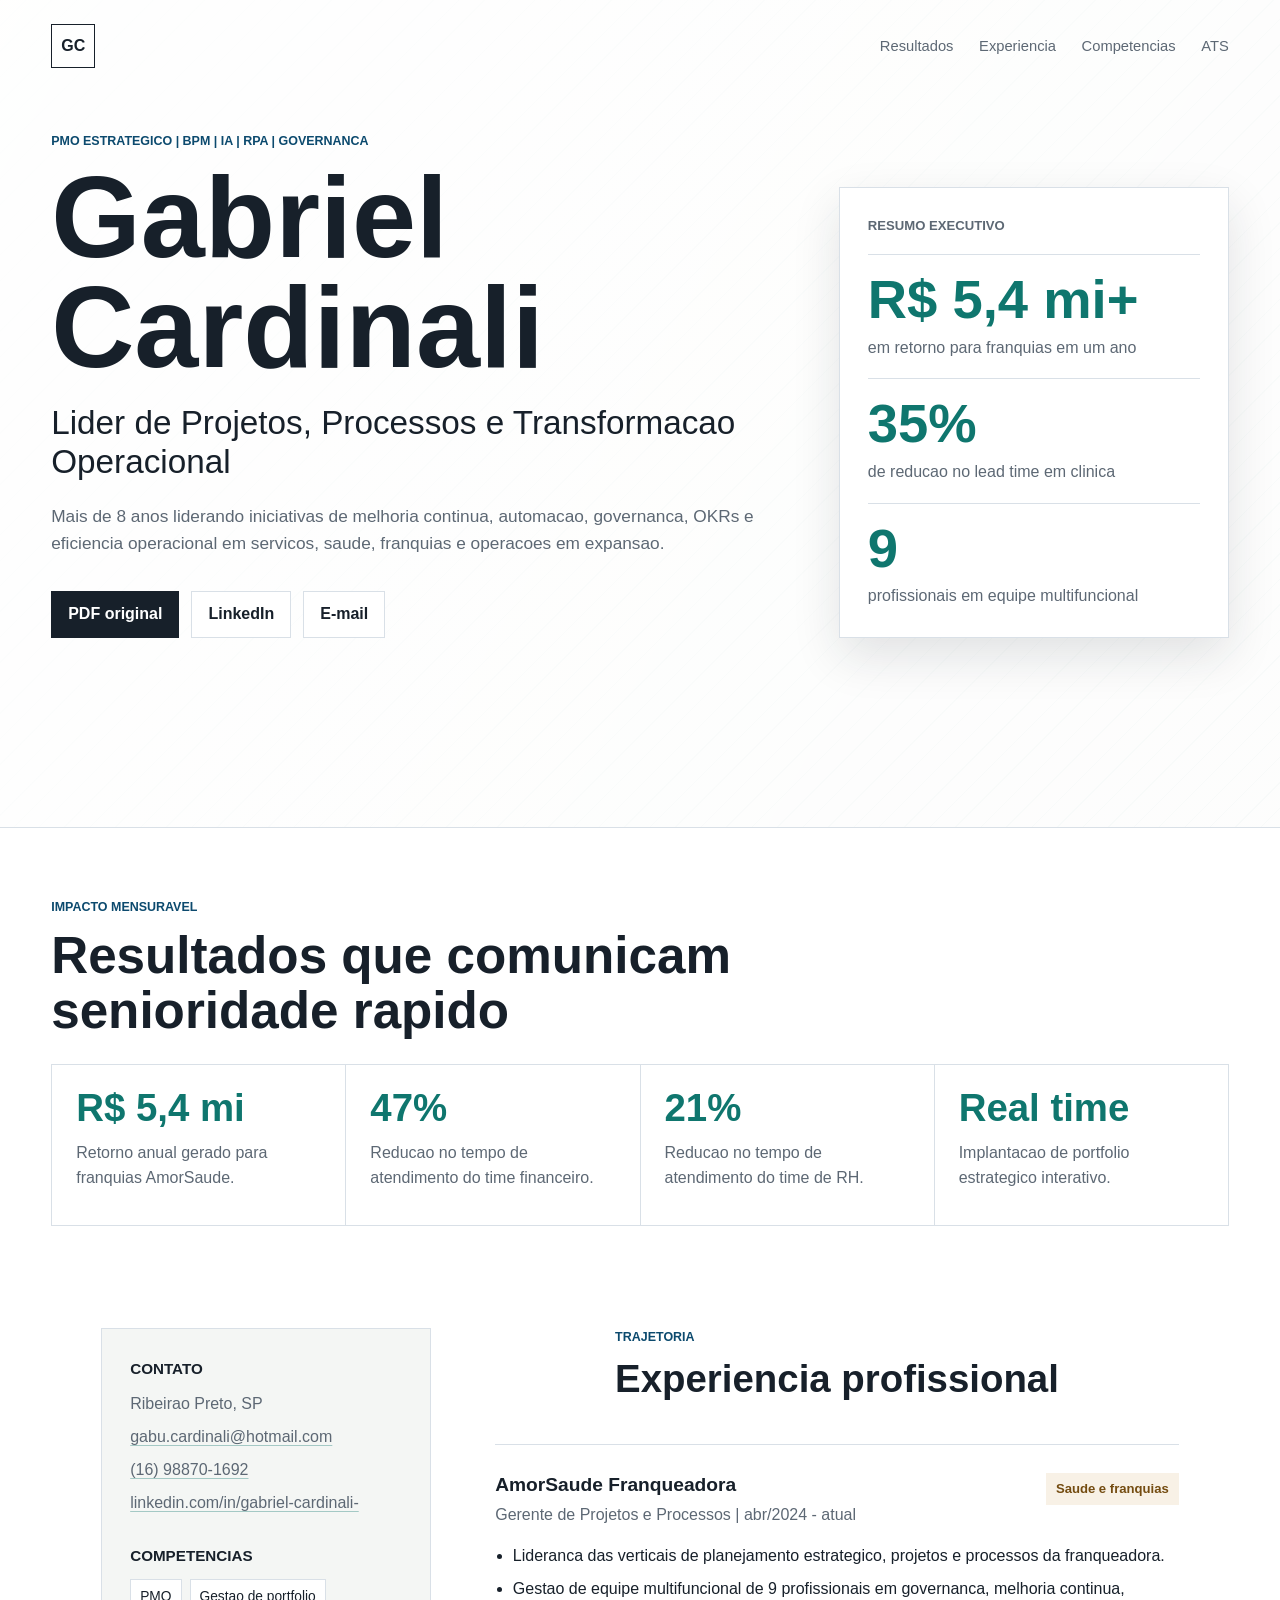
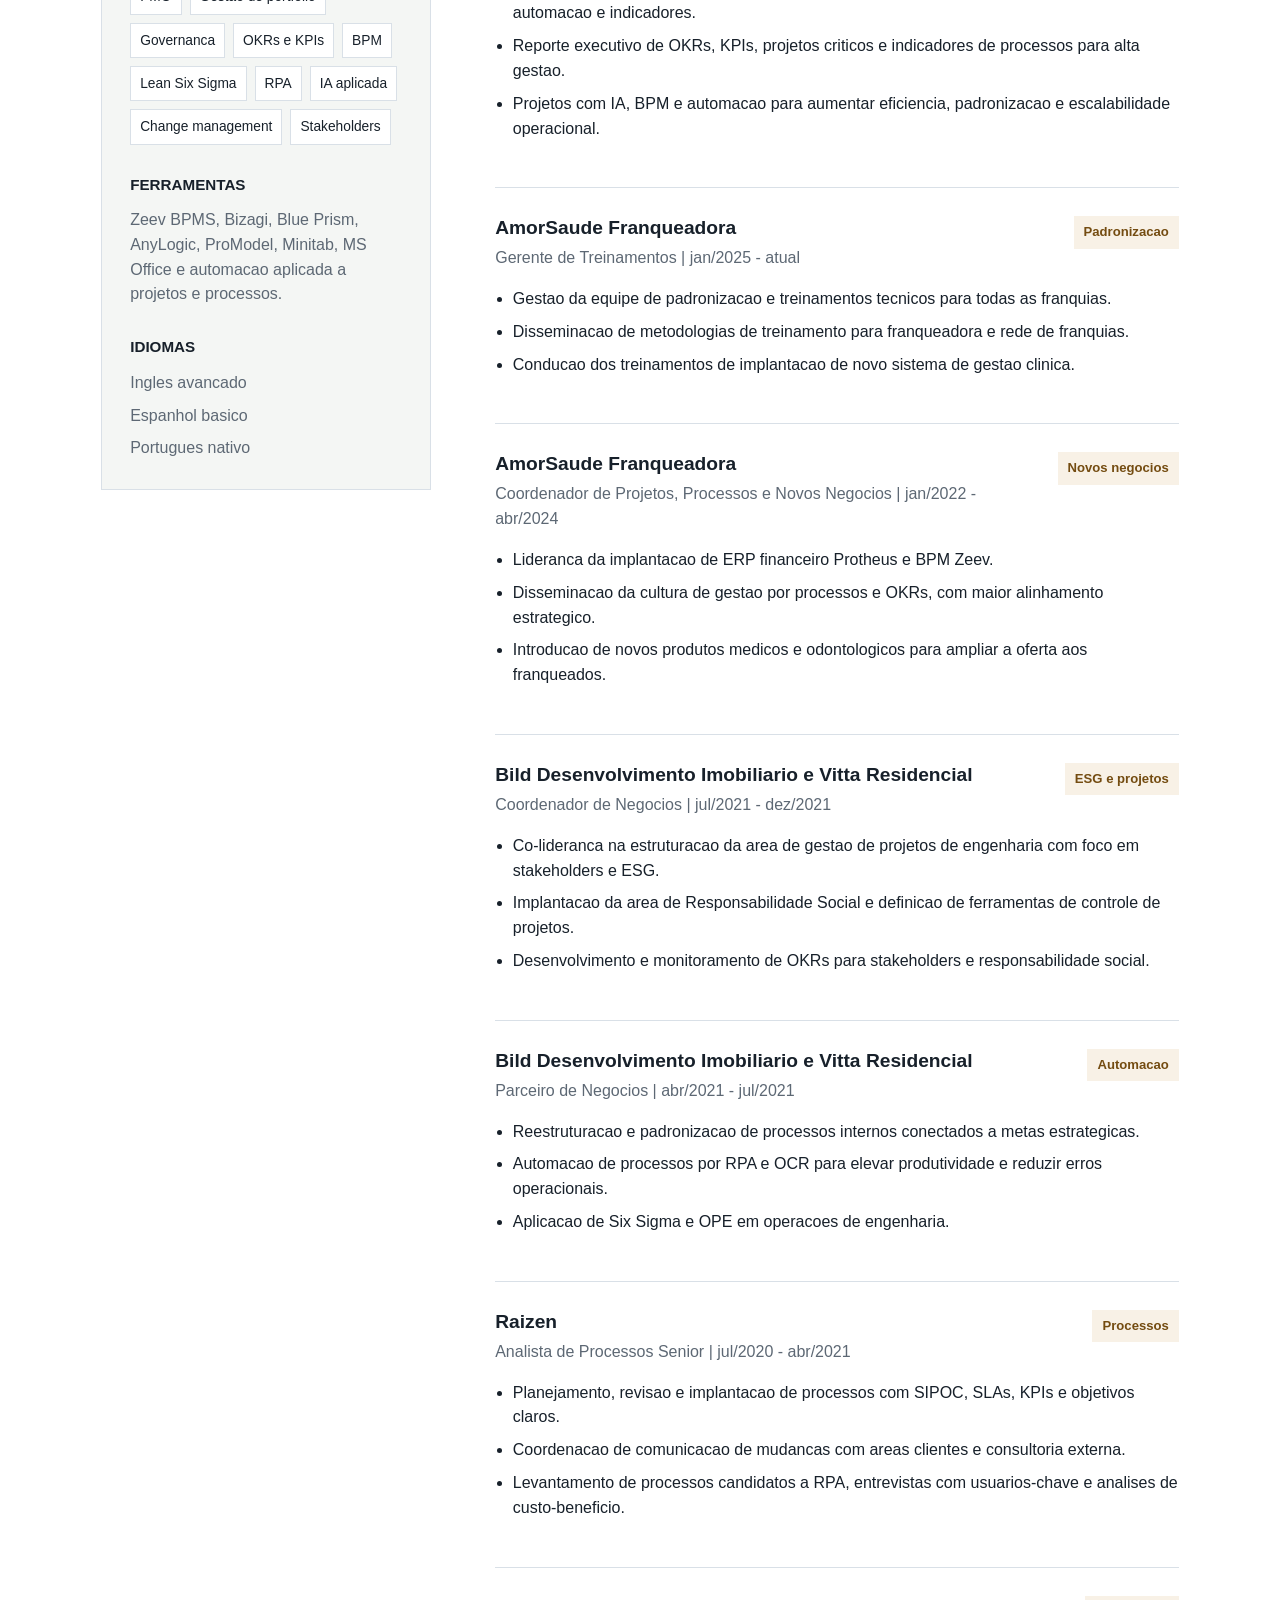
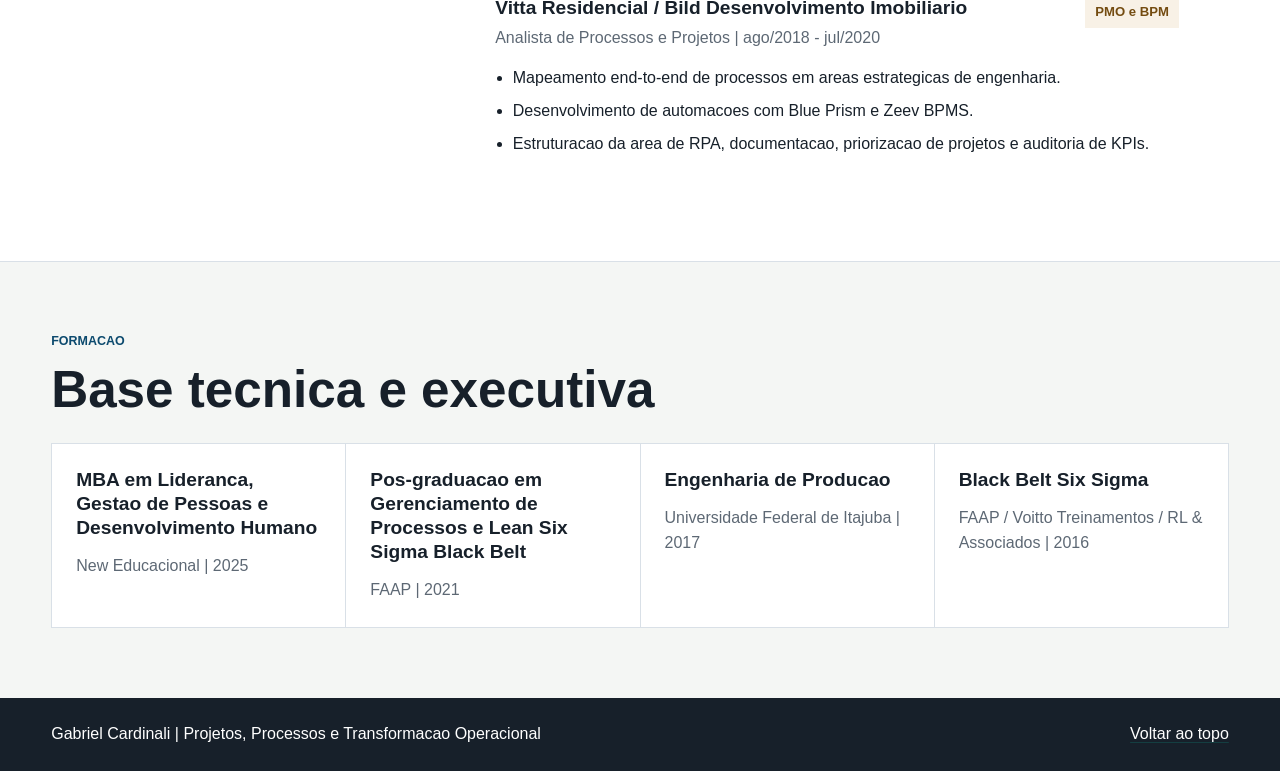
==== index.html @ 2420775e "Add files via upload" ====
<!doctype html>
<html lang="pt-BR">
  <head>
    <meta charset="utf-8">
    <meta name="viewport" content="width=device-width, initial-scale=1">
    <title>Gabriel Cardinali | Projetos, Processos e Transformacao</title>
    <meta
      name="description"
      content="Curriculo executivo de Gabriel Cardinali, lider de projetos, processos, PMO, eficiencia operacional, IA e automacao."
    >
    <link rel="stylesheet" href="styles.css">
    <link rel="stylesheet" href="print.css" media="print">
  </head>
  <body>
    <header class="hero">
      <nav class="topbar" aria-label="Navegacao principal">
        <a class="brand" href="#top" aria-label="Gabriel Cardinali">GC</a>
        <div class="nav-links">
          <a href="#resultados">Resultados</a>
          <a href="#experiencia">Experiencia</a>
          <a href="#competencias">Competencias</a>
          <a href="ats.html">ATS</a>
        </div>
      </nav>

      <div class="hero-grid" id="top">
        <section class="hero-copy" aria-labelledby="hero-title">
          <p class="eyebrow">PMO estrategico | BPM | IA | RPA | Governanca</p>
          <h1 id="hero-title">Gabriel Cardinali</h1>
          <p class="role">
            Lider de Projetos, Processos e Transformacao Operacional
          </p>
          <p class="summary">
            Mais de 8 anos liderando iniciativas de melhoria continua, automacao,
            governanca, OKRs e eficiencia operacional em servicos, saude, franquias
            e operacoes em expansao.
          </p>
          <div class="hero-actions" aria-label="Links de contato">
            <a class="button primary" href="assets/gabriel-cardinali-cv.pdf">PDF original</a>
            <a class="button" href="https://www.linkedin.com/in/gabriel-cardinali-">LinkedIn</a>
            <a class="button" href="mailto:gabu.cardinali@hotmail.com">E-mail</a>
          </div>
        </section>

        <aside class="executive-panel" aria-label="Resumo executivo">
          <p class="panel-label">Resumo executivo</p>
          <div class="metric-stack">
            <div>
              <strong>R$ 5,4 mi+</strong>
              <span>em retorno para franquias em um ano</span>
            </div>
            <div>
              <strong>35%</strong>
              <span>de reducao no lead time em clinica</span>
            </div>
            <div>
              <strong>9</strong>
              <span>profissionais em equipe multifuncional</span>
            </div>
          </div>
        </aside>
      </div>
    </header>

    <main>
      <section class="results-band" id="resultados" aria-labelledby="results-title">
        <div class="section-heading">
          <p class="eyebrow">Impacto mensuravel</p>
          <h2 id="results-title">Resultados que comunicam senioridade rapido</h2>
        </div>
        <div class="results-grid">
          <article>
            <span>R$ 5,4 mi</span>
            <p>Retorno anual gerado para franquias AmorSaude.</p>
          </article>
          <article>
            <span>47%</span>
            <p>Reducao no tempo de atendimento do time financeiro.</p>
          </article>
          <article>
            <span>21%</span>
            <p>Reducao no tempo de atendimento do time de RH.</p>
          </article>
          <article>
            <span>Real time</span>
            <p>Implantacao de portfolio estrategico interativo.</p>
          </article>
        </div>
      </section>

      <section class="content-grid">
        <aside class="sidebar" aria-label="Dados profissionais">
          <section>
            <h2>Contato</h2>
            <ul class="plain-list">
              <li>Ribeirao Preto, SP</li>
              <li><a href="mailto:gabu.cardinali@hotmail.com">gabu.cardinali@hotmail.com</a></li>
              <li><a href="tel:+5516988701692">(16) 98870-1692</a></li>
              <li><a href="https://www.linkedin.com/in/gabriel-cardinali-">linkedin.com/in/gabriel-cardinali-</a></li>
            </ul>
          </section>

          <section id="competencias">
            <h2>Competencias</h2>
            <div class="tag-list">
              <span>PMO</span>
              <span>Gestao de portfolio</span>
              <span>Governanca</span>
              <span>OKRs e KPIs</span>
              <span>BPM</span>
              <span>Lean Six Sigma</span>
              <span>RPA</span>
              <span>IA aplicada</span>
              <span>Change management</span>
              <span>Stakeholders</span>
            </div>
          </section>

          <section>
            <h2>Ferramentas</h2>
            <p>
              Zeev BPMS, Bizagi, Blue Prism, AnyLogic, ProModel, Minitab,
              MS Office e automacao aplicada a projetos e processos.
            </p>
          </section>

          <section>
            <h2>Idiomas</h2>
            <ul class="plain-list">
              <li>Ingles avancado</li>
              <li>Espanhol basico</li>
              <li>Portugues nativo</li>
            </ul>
          </section>
        </aside>

        <section class="timeline" id="experiencia" aria-labelledby="experience-title">
          <div class="section-heading compact">
            <p class="eyebrow">Trajetoria</p>
            <h2 id="experience-title">Experiencia profissional</h2>
          </div>

          <article class="job">
            <div class="job-head">
              <div>
                <h3>AmorSaude Franqueadora</h3>
                <p>Gerente de Projetos e Processos | abr/2024 - atual</p>
              </div>
              <span>Saude e franquias</span>
            </div>
            <ul>
              <li>Lideranca das verticais de planejamento estrategico, projetos e processos da franqueadora.</li>
              <li>Gestao de equipe multifuncional de 9 profissionais em governanca, melhoria continua, automacao e indicadores.</li>
              <li>Reporte executivo de OKRs, KPIs, projetos criticos e indicadores de processos para alta gestao.</li>
              <li>Projetos com IA, BPM e automacao para aumentar eficiencia, padronizacao e escalabilidade operacional.</li>
            </ul>
          </article>

          <article class="job">
            <div class="job-head">
              <div>
                <h3>AmorSaude Franqueadora</h3>
                <p>Gerente de Treinamentos | jan/2025 - atual</p>
              </div>
              <span>Padronizacao</span>
            </div>
            <ul>
              <li>Gestao da equipe de padronizacao e treinamentos tecnicos para todas as franquias.</li>
              <li>Disseminacao de metodologias de treinamento para franqueadora e rede de franquias.</li>
              <li>Conducao dos treinamentos de implantacao de novo sistema de gestao clinica.</li>
            </ul>
          </article>

          <article class="job">
            <div class="job-head">
              <div>
                <h3>AmorSaude Franqueadora</h3>
                <p>Coordenador de Projetos, Processos e Novos Negocios | jan/2022 - abr/2024</p>
              </div>
              <span>Novos negocios</span>
            </div>
            <ul>
              <li>Lideranca da implantacao de ERP financeiro Protheus e BPM Zeev.</li>
              <li>Disseminacao da cultura de gestao por processos e OKRs, com maior alinhamento estrategico.</li>
              <li>Introducao de novos produtos medicos e odontologicos para ampliar a oferta aos franqueados.</li>
            </ul>
          </article>

          <article class="job">
            <div class="job-head">
              <div>
                <h3>Bild Desenvolvimento Imobiliario e Vitta Residencial</h3>
                <p>Coordenador de Negocios | jul/2021 - dez/2021</p>
              </div>
              <span>ESG e projetos</span>
            </div>
            <ul>
              <li>Co-lideranca na estruturacao da area de gestao de projetos de engenharia com foco em stakeholders e ESG.</li>
              <li>Implantacao da area de Responsabilidade Social e definicao de ferramentas de controle de projetos.</li>
              <li>Desenvolvimento e monitoramento de OKRs para stakeholders e responsabilidade social.</li>
            </ul>
          </article>

          <article class="job">
            <div class="job-head">
              <div>
                <h3>Bild Desenvolvimento Imobiliario e Vitta Residencial</h3>
                <p>Parceiro de Negocios | abr/2021 - jul/2021</p>
              </div>
              <span>Automacao</span>
            </div>
            <ul>
              <li>Reestruturacao e padronizacao de processos internos conectados a metas estrategicas.</li>
              <li>Automacao de processos por RPA e OCR para elevar produtividade e reduzir erros operacionais.</li>
              <li>Aplicacao de Six Sigma e OPE em operacoes de engenharia.</li>
            </ul>
          </article>

          <article class="job">
            <div class="job-head">
              <div>
                <h3>Raizen</h3>
                <p>Analista de Processos Senior | jul/2020 - abr/2021</p>
              </div>
              <span>Processos</span>
            </div>
            <ul>
              <li>Planejamento, revisao e implantacao de processos com SIPOC, SLAs, KPIs e objetivos claros.</li>
              <li>Coordenacao de comunicacao de mudancas com areas clientes e consultoria externa.</li>
              <li>Levantamento de processos candidatos a RPA, entrevistas com usuarios-chave e analises de custo-beneficio.</li>
            </ul>
          </article>

          <article class="job">
            <div class="job-head">
              <div>
                <h3>Vitta Residencial / Bild Desenvolvimento Imobiliario</h3>
                <p>Analista de Processos e Projetos | ago/2018 - jul/2020</p>
              </div>
              <span>PMO e BPM</span>
            </div>
            <ul>
              <li>Mapeamento end-to-end de processos em areas estrategicas de engenharia.</li>
              <li>Desenvolvimento de automacoes com Blue Prism e Zeev BPMS.</li>
              <li>Estruturacao da area de RPA, documentacao, priorizacao de projetos e auditoria de KPIs.</li>
            </ul>
          </article>
        </section>
      </section>

      <section class="education-band" aria-labelledby="education-title">
        <div class="section-heading">
          <p class="eyebrow">Formacao</p>
          <h2 id="education-title">Base tecnica e executiva</h2>
        </div>
        <div class="education-grid">
          <article>
            <h3>MBA em Lideranca, Gestao de Pessoas e Desenvolvimento Humano</h3>
            <p>New Educacional | 2025</p>
          </article>
          <article>
            <h3>Pos-graduacao em Gerenciamento de Processos e Lean Six Sigma Black Belt</h3>
            <p>FAAP | 2021</p>
          </article>
          <article>
            <h3>Engenharia de Producao</h3>
            <p>Universidade Federal de Itajuba | 2017</p>
          </article>
          <article>
            <h3>Black Belt Six Sigma</h3>
            <p>FAAP / Voitto Treinamentos / RL & Associados | 2016</p>
          </article>
        </div>
      </section>
    </main>

    <footer class="footer">
      <p>Gabriel Cardinali | Projetos, Processos e Transformacao Operacional</p>
      <a href="#top">Voltar ao topo</a>
    </footer>
  </body>
</html>
---- styles.css ----
:root {
  --ink: #17202a;
  --muted: #5d6874;
  --line: #d9e0e7;
  --paper: #f7f8f6;
  --surface: #ffffff;
  --accent: #0f766e;
  --accent-dark: #0c4a6e;
  --warm: #c48a32;
  --shadow: 0 18px 45px rgba(23, 32, 42, 0.12);
}

* {
  box-sizing: border-box;
}

html {
  scroll-behavior: smooth;
}

body {
  margin: 0;
  background: var(--paper);
  color: var(--ink);
  font-family: Arial, Helvetica, sans-serif;
  line-height: 1.55;
}

a {
  color: inherit;
  text-decoration-color: rgba(15, 118, 110, 0.35);
  text-underline-offset: 0.18em;
}

.hero {
  min-height: 92vh;
  padding: 24px clamp(20px, 4vw, 56px) 48px;
  background:
    linear-gradient(120deg, rgba(255, 255, 255, 0.94), rgba(255, 255, 255, 0.72)),
    repeating-linear-gradient(135deg, rgba(15, 118, 110, 0.08) 0 1px, transparent 1px 18px),
    var(--paper);
  border-bottom: 1px solid var(--line);
}

.topbar {
  display: flex;
  align-items: center;
  justify-content: space-between;
  max-width: 1180px;
  margin: 0 auto 64px;
}

.brand {
  display: grid;
  place-items: center;
  width: 44px;
  height: 44px;
  border: 1px solid var(--ink);
  font-weight: 700;
  text-decoration: none;
}

.nav-links {
  display: flex;
  gap: clamp(14px, 2vw, 28px);
  color: var(--muted);
  font-size: 0.92rem;
}

.nav-links a {
  text-decoration: none;
}

.hero-grid {
  display: grid;
  grid-template-columns: minmax(0, 1fr) minmax(280px, 390px);
  gap: clamp(28px, 5vw, 72px);
  align-items: end;
  max-width: 1180px;
  margin: 0 auto;
}

.eyebrow {
  margin: 0 0 12px;
  color: var(--accent-dark);
  font-size: 0.78rem;
  font-weight: 700;
  letter-spacing: 0;
  text-transform: uppercase;
}

h1,
h2,
h3,
p {
  overflow-wrap: anywhere;
}

h1 {
  max-width: 860px;
  margin: 0;
  font-size: clamp(3rem, 9vw, 7.2rem);
  line-height: 0.95;
  letter-spacing: 0;
}

.role {
  max-width: 780px;
  margin: 22px 0 0;
  font-size: clamp(1.25rem, 2.6vw, 2.25rem);
  line-height: 1.16;
  color: var(--ink);
}

.summary {
  max-width: 720px;
  margin: 22px 0 0;
  color: var(--muted);
  font-size: 1.08rem;
}

.hero-actions {
  display: flex;
  flex-wrap: wrap;
  gap: 12px;
  margin-top: 34px;
}

.button {
  display: inline-flex;
  align-items: center;
  justify-content: center;
  min-height: 44px;
  padding: 10px 16px;
  border: 1px solid var(--line);
  background: var(--surface);
  color: var(--ink);
  font-weight: 700;
  text-decoration: none;
}

.button.primary {
  background: var(--ink);
  border-color: var(--ink);
  color: #fff;
}

.executive-panel {
  padding: 28px;
  background: var(--surface);
  border: 1px solid var(--line);
  box-shadow: var(--shadow);
}

.panel-label {
  margin: 0 0 18px;
  color: var(--muted);
  font-size: 0.82rem;
  font-weight: 700;
  text-transform: uppercase;
}

.metric-stack {
  display: grid;
  gap: 18px;
}

.metric-stack div {
  padding-top: 18px;
  border-top: 1px solid var(--line);
}

.metric-stack strong {
  display: block;
  color: var(--accent);
  font-size: clamp(2rem, 5vw, 3.4rem);
  line-height: 1;
}

.metric-stack span {
  display: block;
  margin-top: 8px;
  color: var(--muted);
}

main {
  background: var(--surface);
}

.results-band,
.education-band {
  padding: 70px clamp(20px, 4vw, 56px);
}

.section-heading {
  max-width: 1180px;
  margin: 0 auto 26px;
}

.section-heading h2 {
  max-width: 820px;
  margin: 0;
  font-size: clamp(2rem, 4vw, 3.4rem);
  line-height: 1.06;
}

.section-heading.compact h2 {
  font-size: clamp(1.9rem, 3vw, 2.8rem);
}

.results-grid,
.education-grid {
  display: grid;
  grid-template-columns: repeat(4, minmax(0, 1fr));
  gap: 1px;
  max-width: 1180px;
  margin: 0 auto;
  background: var(--line);
  border: 1px solid var(--line);
}

.results-grid article,
.education-grid article {
  min-height: 160px;
  padding: 24px;
  background: var(--surface);
}

.results-grid span {
  display: block;
  color: var(--accent);
  font-size: clamp(1.7rem, 3vw, 2.5rem);
  font-weight: 800;
  line-height: 1;
}

.results-grid p,
.education-grid p {
  margin: 14px 0 0;
  color: var(--muted);
}

.content-grid {
  display: grid;
  grid-template-columns: 330px minmax(0, 1fr);
  gap: clamp(28px, 5vw, 70px);
  max-width: 1180px;
  margin: 0 auto;
  padding: 32px clamp(20px, 4vw, 56px) 76px;
}

.sidebar {
  align-self: start;
  position: sticky;
  top: 20px;
  display: grid;
  gap: 28px;
  padding: 28px;
  background: #f4f6f4;
  border: 1px solid var(--line);
}

.sidebar h2,
.ats-document h2 {
  margin: 0 0 12px;
  font-size: 0.95rem;
  text-transform: uppercase;
}

.sidebar p {
  margin: 0;
  color: var(--muted);
}

.plain-list {
  display: grid;
  gap: 8px;
  margin: 0;
  padding: 0;
  list-style: none;
  color: var(--muted);
}

.tag-list {
  display: flex;
  flex-wrap: wrap;
  gap: 8px;
}

.tag-list span {
  padding: 6px 9px;
  background: #fff;
  border: 1px solid var(--line);
  color: var(--ink);
  font-size: 0.86rem;
}

.timeline {
  display: grid;
  gap: 18px;
}

.job {
  padding: 28px 0;
  border-top: 1px solid var(--line);
}

.job-head {
  display: flex;
  align-items: start;
  justify-content: space-between;
  gap: 18px;
  margin-bottom: 16px;
}

.job h3,
.education-grid h3 {
  margin: 0;
  font-size: 1.2rem;
  line-height: 1.25;
}

.job-head p {
  margin: 6px 0 0;
  color: var(--muted);
}

.job-head span {
  flex: 0 0 auto;
  padding: 6px 10px;
  background: rgba(196, 138, 50, 0.12);
  color: #744c11;
  font-size: 0.82rem;
  font-weight: 700;
}

.job ul,
.ats-document ul {
  margin: 0;
  padding-left: 1.1rem;
}

.job li + li,
.ats-document li + li {
  margin-top: 8px;
}

.education-band {
  background: #f4f6f4;
  border-top: 1px solid var(--line);
}

.footer {
  display: flex;
  justify-content: space-between;
  gap: 16px;
  padding: 24px clamp(20px, 4vw, 56px);
  background: var(--ink);
  color: #fff;
}

.footer p {
  margin: 0;
}

.ats-page {
  background: #fff;
}

.ats-document {
  max-width: 860px;
  margin: 0 auto;
  padding: 48px 24px;
}

.ats-document h1 {
  font-size: 2.3rem;
  line-height: 1.1;
}

.ats-document h2 {
  padding-top: 20px;
  border-top: 1px solid var(--line);
}

.ats-document h3 {
  margin: 20px 0 8px;
  font-size: 1rem;
}

@media (max-width: 880px) {
  .hero {
    min-height: auto;
  }

  .topbar {
    align-items: flex-start;
    gap: 18px;
    margin-bottom: 44px;
  }

  .nav-links {
    flex-wrap: wrap;
    justify-content: flex-end;
  }

  .hero-grid,
  .content-grid {
    grid-template-columns: 1fr;
  }

  .sidebar {
    position: static;
  }

  .results-grid,
  .education-grid {
    grid-template-columns: repeat(2, minmax(0, 1fr));
  }
}

@media (max-width: 560px) {
  .topbar,
  .job-head,
  .footer {
    display: grid;
  }

  .nav-links {
    justify-content: start;
  }

  .results-grid,
  .education-grid {
    grid-template-columns: 1fr;
  }

  .hero-actions .button {
    width: 100%;
  }
}
---- print.css ----
@page {
  margin: 14mm;
}

* {
  box-shadow: none !important;
}

body {
  background: #fff !important;
  color: #111 !important;
  font-size: 10.5pt;
}

a {
  color: #111 !important;
  text-decoration: none;
}

.topbar,
.hero-actions,
.footer {
  display: none !important;
}

.hero {
  min-height: 0;
  padding: 0 0 10mm;
  background: #fff !important;
  border-bottom: 1px solid #bbb;
}

.hero-grid,
.content-grid,
.results-grid,
.education-grid {
  display: block;
  max-width: none;
  padding: 0;
  margin: 0;
  border: 0;
  background: #fff;
}

h1 {
  font-size: 28pt;
  line-height: 1;
}

.role {
  font-size: 15pt;
}

.summary,
.sidebar p,
.plain-list,
.job-head p,
.results-grid p,
.education-grid p {
  color: #222 !important;
}

.executive-panel,
.sidebar,
.results-grid article,
.education-grid article {
  padding: 0;
  border: 0;
  background: #fff;
}

.metric-stack,
.results-grid,
.education-grid {
  display: grid;
  grid-template-columns: repeat(2, 1fr);
  gap: 4mm;
}

.metric-stack div,
.job {
  break-inside: avoid;
  page-break-inside: avoid;
}

.results-band,
.education-band,
.content-grid {
  padding: 8mm 0 0;
}

.section-heading {
  margin: 0 0 4mm;
}

.section-heading h2 {
  font-size: 17pt;
}

.content-grid {
  display: block;
}

.sidebar {
  display: grid;
  grid-template-columns: repeat(2, 1fr);
  gap: 5mm;
  margin-bottom: 8mm;
}

.tag-list span,
.job-head span {
  border: 1px solid #bbb;
  background: #fff;
  color: #111;
}

.job {
  padding: 5mm 0;
}

.ats-document {
  max-width: none;
  padding: 0;
}
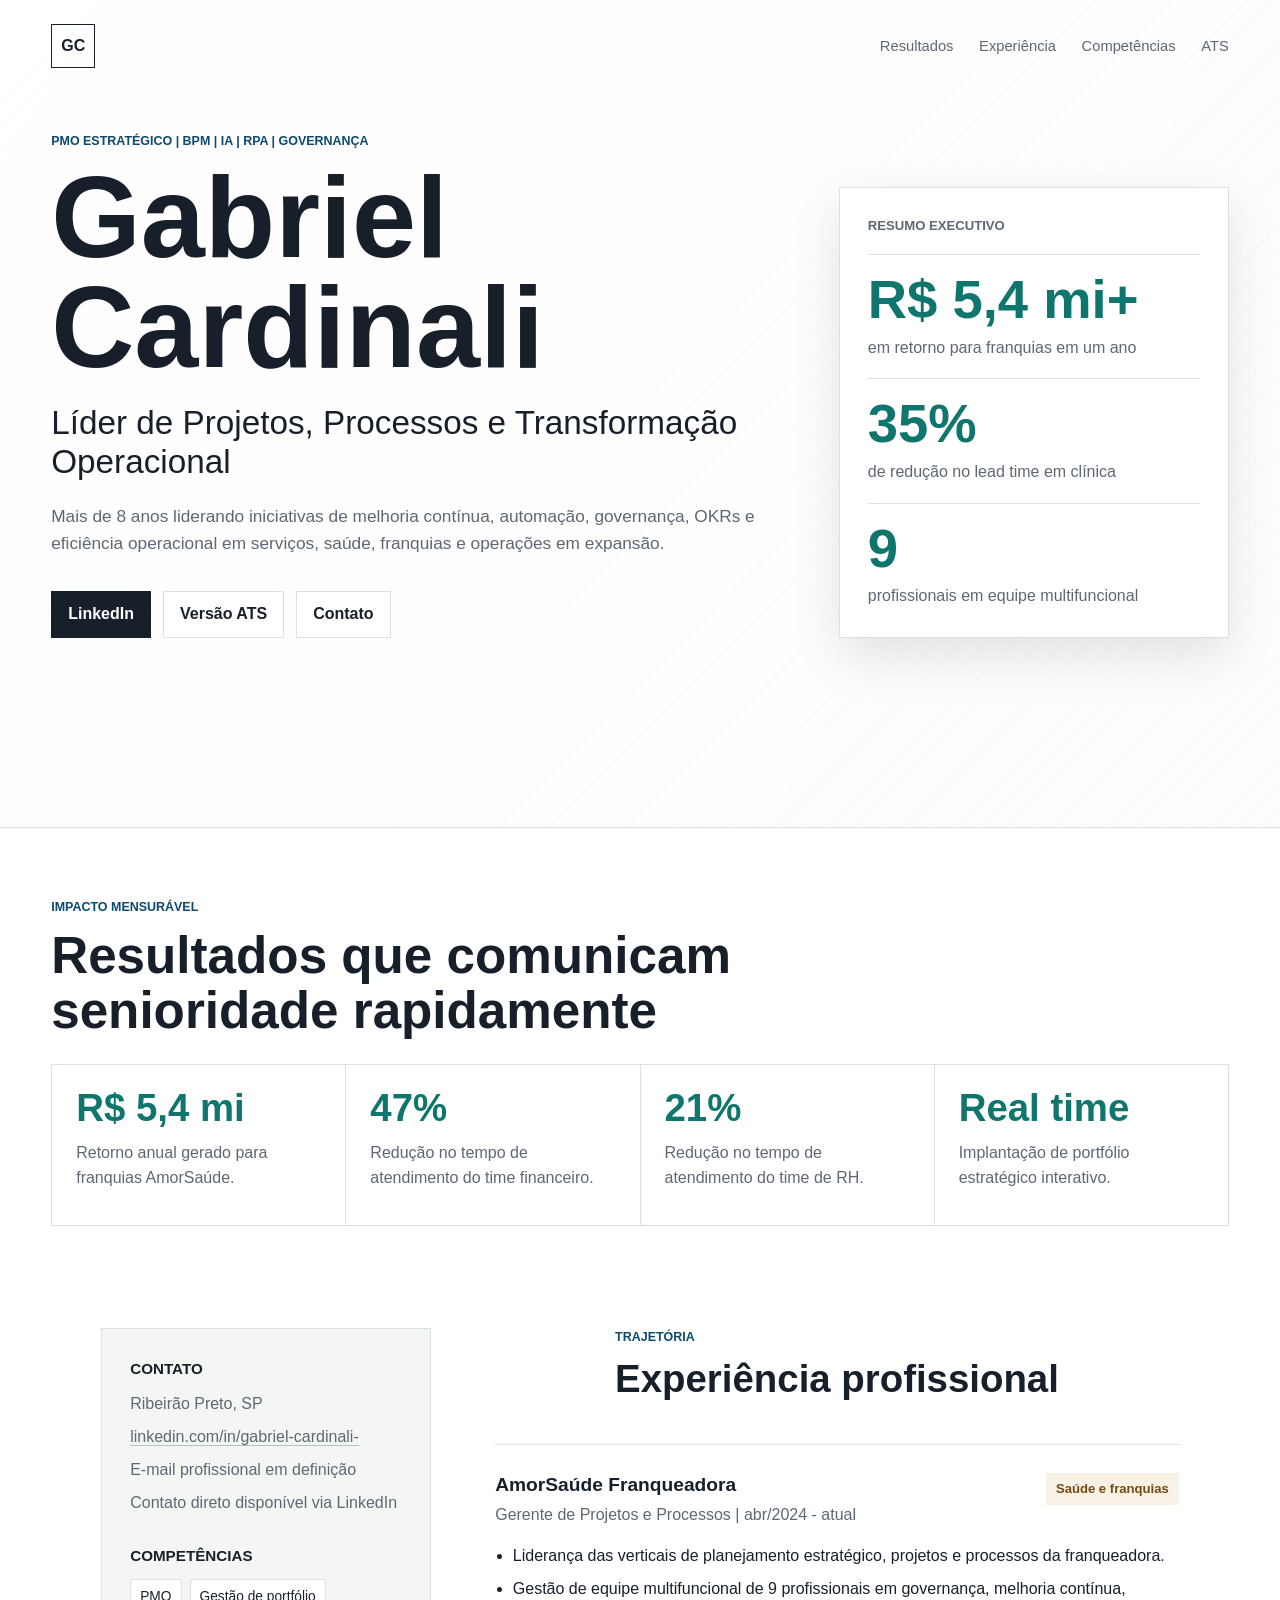
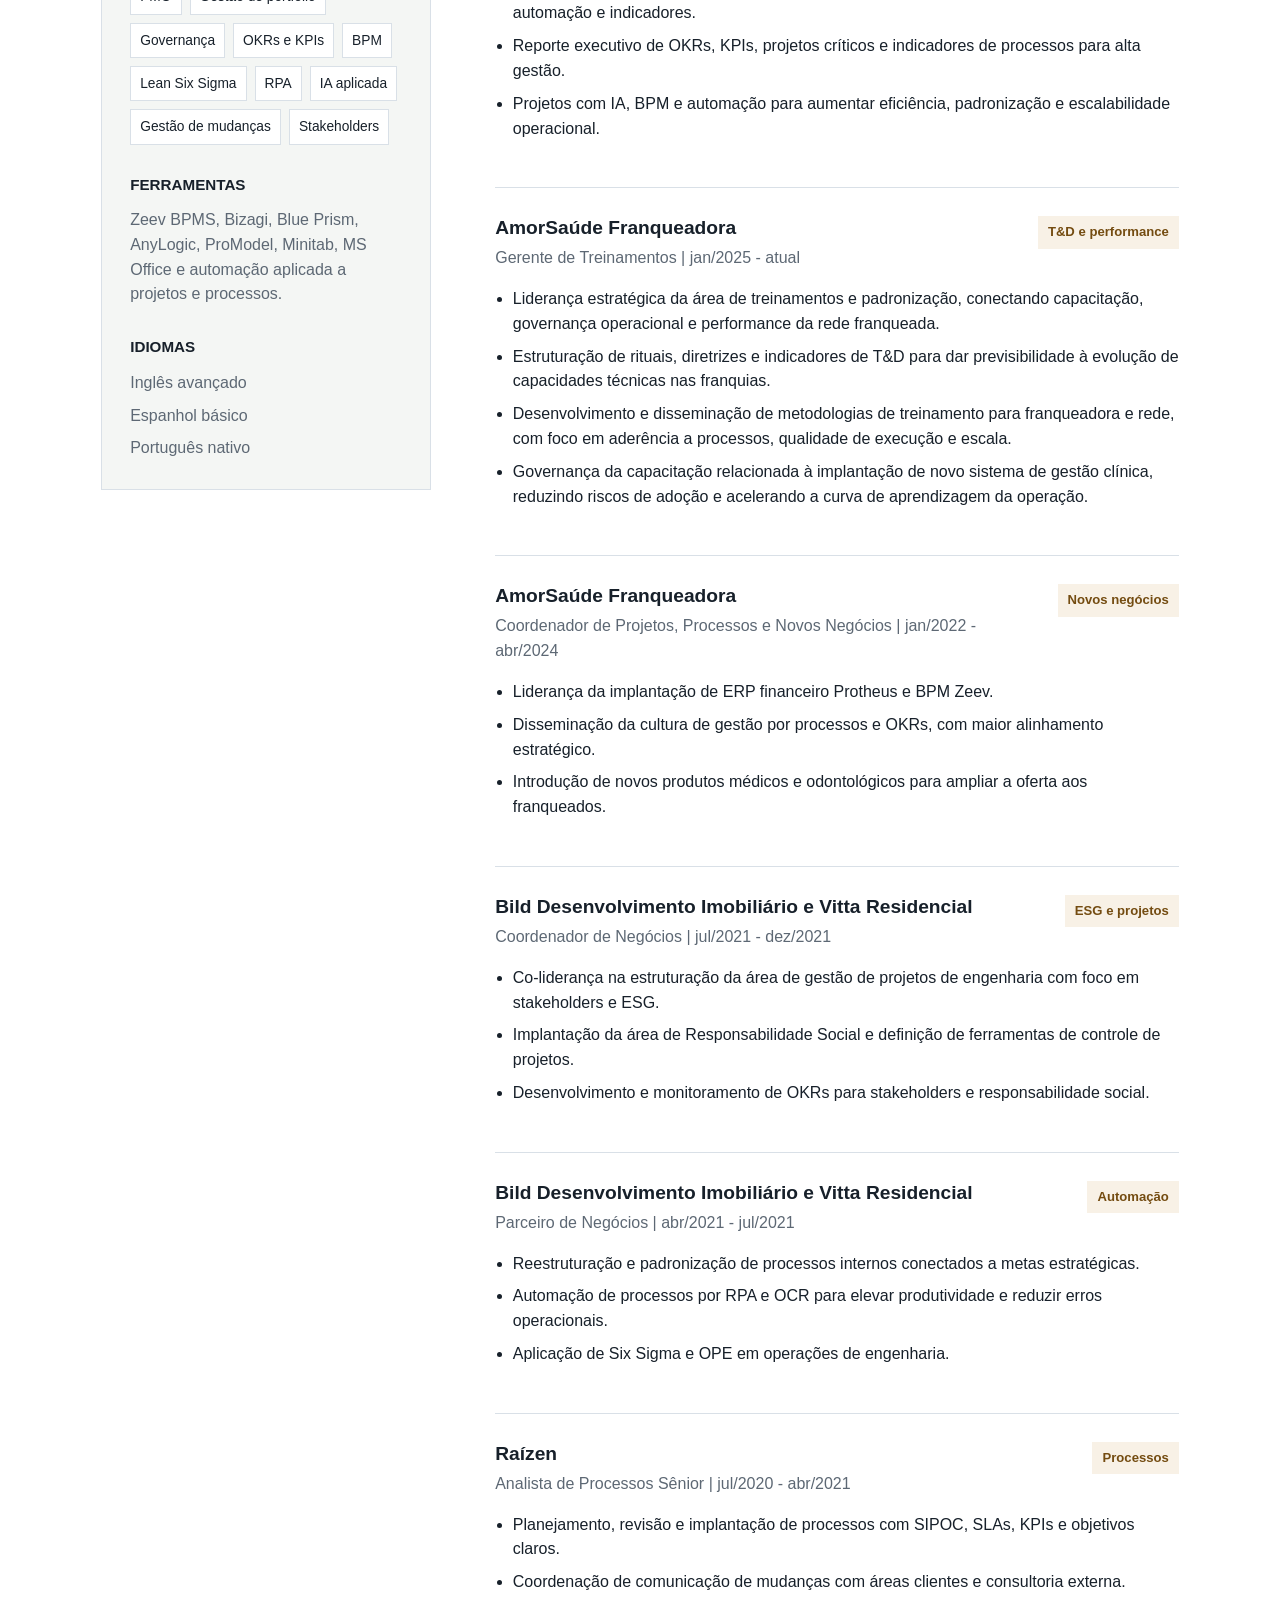
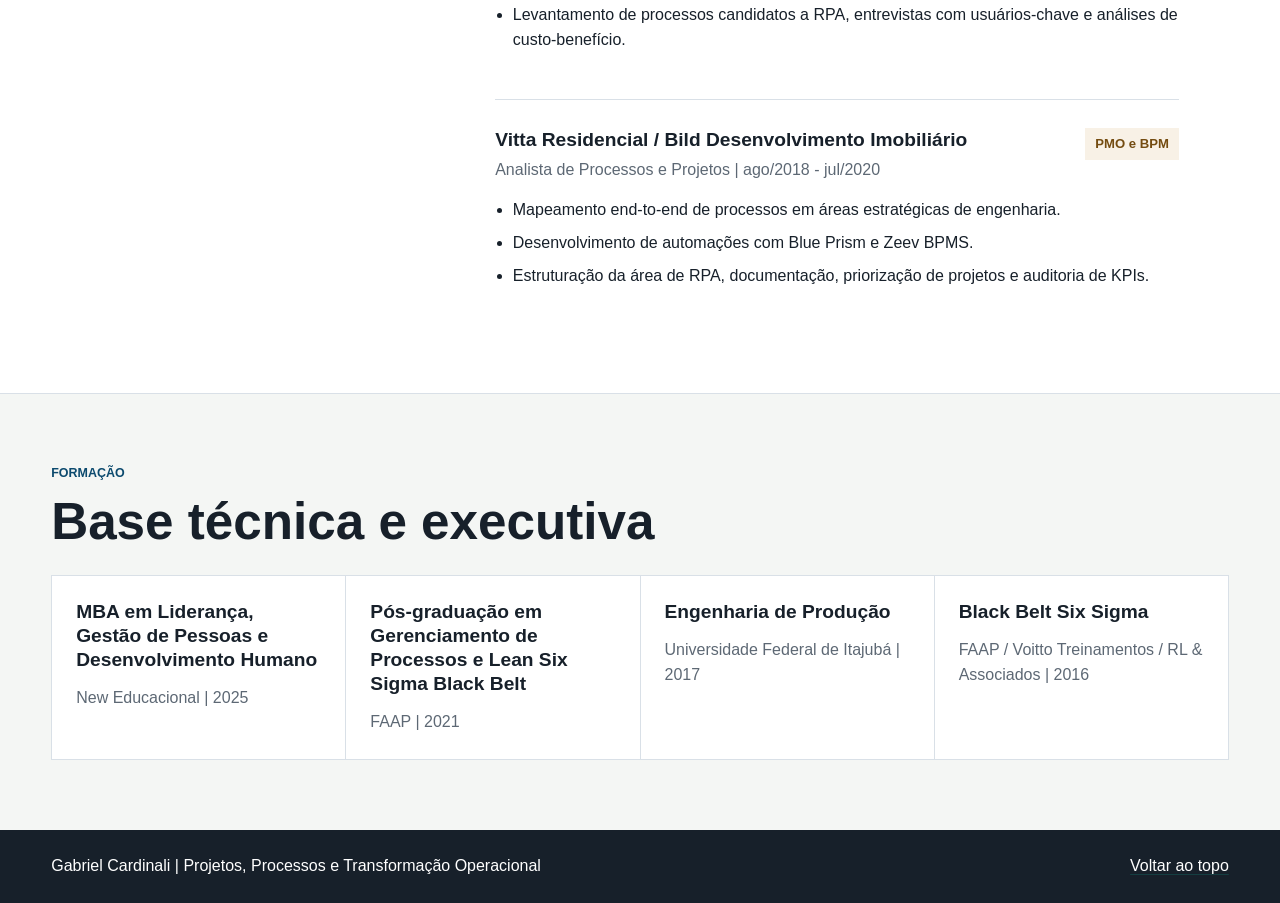
==== commit eddc1164: "Add files via upload" ====
--- a/index.html
+++ b/index.html
@@ -1,44 +1,52 @@
 <!doctype html>
 <html lang="pt-BR">
   <head>
-    <meta charset="utf-8">
-    <meta name="viewport" content="width=device-width, initial-scale=1">
-    <title>Gabriel Cardinali | Projetos, Processos e Transformacao</title>
+    <meta charset="UTF-8">
+    <meta name="viewport" content="width=device-width, initial-scale=1.0">
+    <title>Gabriel Cardinali | Projetos, Processos e Transformação Operacional</title>
     <meta
       name="description"
-      content="Curriculo executivo de Gabriel Cardinali, lider de projetos, processos, PMO, eficiencia operacional, IA e automacao."
+      content="Currículo executivo de Gabriel Cardinali: PMO estratégico, BPM, IA, RPA, governança, eficiência operacional e transformação de processos."
     >
+    <meta property="og:title" content="Gabriel Cardinali | Transformação Operacional">
+    <meta
+      property="og:description"
+      content="Líder de Projetos, Processos, PMO, BPM, IA, RPA e Eficiência Operacional."
+    >
+    <meta property="og:type" content="website">
+    <meta name="robots" content="index, follow">
+    <link rel="canonical" href="https://gabriel-cardinali.github.io/curriculo-gabriel-cardinali/">
     <link rel="stylesheet" href="styles.css">
     <link rel="stylesheet" href="print.css" media="print">
   </head>
   <body>
     <header class="hero">
-      <nav class="topbar" aria-label="Navegacao principal">
+      <nav class="topbar" aria-label="Navegação principal">
         <a class="brand" href="#top" aria-label="Gabriel Cardinali">GC</a>
         <div class="nav-links">
           <a href="#resultados">Resultados</a>
-          <a href="#experiencia">Experiencia</a>
-          <a href="#competencias">Competencias</a>
+          <a href="#experiencia">Experiência</a>
+          <a href="#competencias">Competências</a>
           <a href="ats.html">ATS</a>
         </div>
       </nav>
 
       <div class="hero-grid" id="top">
         <section class="hero-copy" aria-labelledby="hero-title">
-          <p class="eyebrow">PMO estrategico | BPM | IA | RPA | Governanca</p>
+          <p class="eyebrow">PMO estratégico | BPM | IA | RPA | Governança</p>
           <h1 id="hero-title">Gabriel Cardinali</h1>
           <p class="role">
-            Lider de Projetos, Processos e Transformacao Operacional
+            Líder de Projetos, Processos e Transformação Operacional
           </p>
           <p class="summary">
-            Mais de 8 anos liderando iniciativas de melhoria continua, automacao,
-            governanca, OKRs e eficiencia operacional em servicos, saude, franquias
-            e operacoes em expansao.
+            Mais de 8 anos liderando iniciativas de melhoria contínua, automação,
+            governança, OKRs e eficiência operacional em serviços, saúde, franquias
+            e operações em expansão.
           </p>
-          <div class="hero-actions" aria-label="Links de contato">
-            <a class="button primary" href="assets/gabriel-cardinali-cv.pdf">PDF original</a>
-            <a class="button" href="https://www.linkedin.com/in/gabriel-cardinali-">LinkedIn</a>
-            <a class="button" href="mailto:gabu.cardinali@hotmail.com">E-mail</a>
+          <div class="hero-actions" aria-label="Links profissionais">
+            <a class="button primary" href="https://www.linkedin.com/in/gabriel-cardinali-">LinkedIn</a>
+            <a class="button" href="ats.html">Versão ATS</a>
+            <a class="button" href="#contato">Contato</a>
           </div>
         </section>
 
@@ -51,7 +59,7 @@
             </div>
             <div>
               <strong>35%</strong>
-              <span>de reducao no lead time em clinica</span>
+              <span>de redução no lead time em clínica</span>
             </div>
             <div>
               <strong>9</strong>
@@ -65,53 +73,53 @@
     <main>
       <section class="results-band" id="resultados" aria-labelledby="results-title">
         <div class="section-heading">
-          <p class="eyebrow">Impacto mensuravel</p>
-          <h2 id="results-title">Resultados que comunicam senioridade rapido</h2>
+          <p class="eyebrow">Impacto mensurável</p>
+          <h2 id="results-title">Resultados que comunicam senioridade rapidamente</h2>
         </div>
         <div class="results-grid">
           <article>
             <span>R$ 5,4 mi</span>
-            <p>Retorno anual gerado para franquias AmorSaude.</p>
+            <p>Retorno anual gerado para franquias AmorSaúde.</p>
           </article>
           <article>
             <span>47%</span>
-            <p>Reducao no tempo de atendimento do time financeiro.</p>
+            <p>Redução no tempo de atendimento do time financeiro.</p>
           </article>
           <article>
             <span>21%</span>
-            <p>Reducao no tempo de atendimento do time de RH.</p>
+            <p>Redução no tempo de atendimento do time de RH.</p>
           </article>
           <article>
             <span>Real time</span>
-            <p>Implantacao de portfolio estrategico interativo.</p>
+            <p>Implantação de portfólio estratégico interativo.</p>
           </article>
         </div>
       </section>
 
       <section class="content-grid">
         <aside class="sidebar" aria-label="Dados profissionais">
-          <section>
+          <section id="contato">
             <h2>Contato</h2>
             <ul class="plain-list">
-              <li>Ribeirao Preto, SP</li>
-              <li><a href="mailto:gabu.cardinali@hotmail.com">gabu.cardinali@hotmail.com</a></li>
-              <li><a href="tel:+5516988701692">(16) 98870-1692</a></li>
+              <li>Ribeirão Preto, SP</li>
               <li><a href="https://www.linkedin.com/in/gabriel-cardinali-">linkedin.com/in/gabriel-cardinali-</a></li>
+              <li>E-mail profissional em definição</li>
+              <li>Contato direto disponível via LinkedIn</li>
             </ul>
           </section>
 
           <section id="competencias">
-            <h2>Competencias</h2>
+            <h2>Competências</h2>
             <div class="tag-list">
               <span>PMO</span>
-              <span>Gestao de portfolio</span>
-              <span>Governanca</span>
+              <span>Gestão de portfólio</span>
+              <span>Governança</span>
               <span>OKRs e KPIs</span>
               <span>BPM</span>
               <span>Lean Six Sigma</span>
               <span>RPA</span>
               <span>IA aplicada</span>
-              <span>Change management</span>
+              <span>Gestão de mudanças</span>
               <span>Stakeholders</span>
             </div>
           </section>
@@ -120,83 +128,84 @@
             <h2>Ferramentas</h2>
             <p>
               Zeev BPMS, Bizagi, Blue Prism, AnyLogic, ProModel, Minitab,
-              MS Office e automacao aplicada a projetos e processos.
+              MS Office e automação aplicada a projetos e processos.
             </p>
           </section>
 
           <section>
             <h2>Idiomas</h2>
             <ul class="plain-list">
-              <li>Ingles avancado</li>
-              <li>Espanhol basico</li>
-              <li>Portugues nativo</li>
+              <li>Inglês avançado</li>
+              <li>Espanhol básico</li>
+              <li>Português nativo</li>
             </ul>
           </section>
         </aside>
 
         <section class="timeline" id="experiencia" aria-labelledby="experience-title">
           <div class="section-heading compact">
-            <p class="eyebrow">Trajetoria</p>
-            <h2 id="experience-title">Experiencia profissional</h2>
+            <p class="eyebrow">Trajetória</p>
+            <h2 id="experience-title">Experiência profissional</h2>
           </div>
 
           <article class="job">
             <div class="job-head">
               <div>
-                <h3>AmorSaude Franqueadora</h3>
+                <h3>AmorSaúde Franqueadora</h3>
                 <p>Gerente de Projetos e Processos | abr/2024 - atual</p>
               </div>
-              <span>Saude e franquias</span>
-            </div>
-            <ul>
-              <li>Lideranca das verticais de planejamento estrategico, projetos e processos da franqueadora.</li>
-              <li>Gestao de equipe multifuncional de 9 profissionais em governanca, melhoria continua, automacao e indicadores.</li>
-              <li>Reporte executivo de OKRs, KPIs, projetos criticos e indicadores de processos para alta gestao.</li>
-              <li>Projetos com IA, BPM e automacao para aumentar eficiencia, padronizacao e escalabilidade operacional.</li>
-            </ul>
-          </article>
-
-          <article class="job">
-            <div class="job-head">
-              <div>
-                <h3>AmorSaude Franqueadora</h3>
+              <span>Saúde e franquias</span>
+            </div>
+            <ul>
+              <li>Liderança das verticais de planejamento estratégico, projetos e processos da franqueadora.</li>
+              <li>Gestão de equipe multifuncional de 9 profissionais em governança, melhoria contínua, automação e indicadores.</li>
+              <li>Reporte executivo de OKRs, KPIs, projetos críticos e indicadores de processos para alta gestão.</li>
+              <li>Projetos com IA, BPM e automação para aumentar eficiência, padronização e escalabilidade operacional.</li>
+            </ul>
+          </article>
+
+          <article class="job">
+            <div class="job-head">
+              <div>
+                <h3>AmorSaúde Franqueadora</h3>
                 <p>Gerente de Treinamentos | jan/2025 - atual</p>
               </div>
-              <span>Padronizacao</span>
-            </div>
-            <ul>
-              <li>Gestao da equipe de padronizacao e treinamentos tecnicos para todas as franquias.</li>
-              <li>Disseminacao de metodologias de treinamento para franqueadora e rede de franquias.</li>
-              <li>Conducao dos treinamentos de implantacao de novo sistema de gestao clinica.</li>
-            </ul>
-          </article>
-
-          <article class="job">
-            <div class="job-head">
-              <div>
-                <h3>AmorSaude Franqueadora</h3>
-                <p>Coordenador de Projetos, Processos e Novos Negocios | jan/2022 - abr/2024</p>
-              </div>
-              <span>Novos negocios</span>
-            </div>
-            <ul>
-              <li>Lideranca da implantacao de ERP financeiro Protheus e BPM Zeev.</li>
-              <li>Disseminacao da cultura de gestao por processos e OKRs, com maior alinhamento estrategico.</li>
-              <li>Introducao de novos produtos medicos e odontologicos para ampliar a oferta aos franqueados.</li>
-            </ul>
-          </article>
-
-          <article class="job">
-            <div class="job-head">
-              <div>
-                <h3>Bild Desenvolvimento Imobiliario e Vitta Residencial</h3>
-                <p>Coordenador de Negocios | jul/2021 - dez/2021</p>
+              <span>T&amp;D e performance</span>
+            </div>
+            <ul>
+              <li>Liderança estratégica da área de treinamentos e padronização, conectando capacitação, governança operacional e performance da rede franqueada.</li>
+              <li>Estruturação de rituais, diretrizes e indicadores de T&amp;D para dar previsibilidade à evolução de capacidades técnicas nas franquias.</li>
+              <li>Desenvolvimento e disseminação de metodologias de treinamento para franqueadora e rede, com foco em aderência a processos, qualidade de execução e escala.</li>
+              <li>Governança da capacitação relacionada à implantação de novo sistema de gestão clínica, reduzindo riscos de adoção e acelerando a curva de aprendizagem da operação.</li>
+            </ul>
+          </article>
+
+          <article class="job">
+            <div class="job-head">
+              <div>
+                <h3>AmorSaúde Franqueadora</h3>
+                <p>Coordenador de Projetos, Processos e Novos Negócios | jan/2022 - abr/2024</p>
+              </div>
+              <span>Novos negócios</span>
+            </div>
+            <ul>
+              <li>Liderança da implantação de ERP financeiro Protheus e BPM Zeev.</li>
+              <li>Disseminação da cultura de gestão por processos e OKRs, com maior alinhamento estratégico.</li>
+              <li>Introdução de novos produtos médicos e odontológicos para ampliar a oferta aos franqueados.</li>
+            </ul>
+          </article>
+
+          <article class="job">
+            <div class="job-head">
+              <div>
+                <h3>Bild Desenvolvimento Imobiliário e Vitta Residencial</h3>
+                <p>Coordenador de Negócios | jul/2021 - dez/2021</p>
               </div>
               <span>ESG e projetos</span>
             </div>
             <ul>
-              <li>Co-lideranca na estruturacao da area de gestao de projetos de engenharia com foco em stakeholders e ESG.</li>
-              <li>Implantacao da area de Responsabilidade Social e definicao de ferramentas de controle de projetos.</li>
+              <li>Co-liderança na estruturação da área de gestão de projetos de engenharia com foco em stakeholders e ESG.</li>
+              <li>Implantação da área de Responsabilidade Social e definição de ferramentas de controle de projetos.</li>
               <li>Desenvolvimento e monitoramento de OKRs para stakeholders e responsabilidade social.</li>
             </ul>
           </article>
@@ -204,45 +213,45 @@
           <article class="job">
             <div class="job-head">
               <div>
-                <h3>Bild Desenvolvimento Imobiliario e Vitta Residencial</h3>
-                <p>Parceiro de Negocios | abr/2021 - jul/2021</p>
-              </div>
-              <span>Automacao</span>
-            </div>
-            <ul>
-              <li>Reestruturacao e padronizacao de processos internos conectados a metas estrategicas.</li>
-              <li>Automacao de processos por RPA e OCR para elevar produtividade e reduzir erros operacionais.</li>
-              <li>Aplicacao de Six Sigma e OPE em operacoes de engenharia.</li>
-            </ul>
-          </article>
-
-          <article class="job">
-            <div class="job-head">
-              <div>
-                <h3>Raizen</h3>
-                <p>Analista de Processos Senior | jul/2020 - abr/2021</p>
+                <h3>Bild Desenvolvimento Imobiliário e Vitta Residencial</h3>
+                <p>Parceiro de Negócios | abr/2021 - jul/2021</p>
+              </div>
+              <span>Automação</span>
+            </div>
+            <ul>
+              <li>Reestruturação e padronização de processos internos conectados a metas estratégicas.</li>
+              <li>Automação de processos por RPA e OCR para elevar produtividade e reduzir erros operacionais.</li>
+              <li>Aplicação de Six Sigma e OPE em operações de engenharia.</li>
+            </ul>
+          </article>
+
+          <article class="job">
+            <div class="job-head">
+              <div>
+                <h3>Raízen</h3>
+                <p>Analista de Processos Sênior | jul/2020 - abr/2021</p>
               </div>
               <span>Processos</span>
             </div>
             <ul>
-              <li>Planejamento, revisao e implantacao de processos com SIPOC, SLAs, KPIs e objetivos claros.</li>
-              <li>Coordenacao de comunicacao de mudancas com areas clientes e consultoria externa.</li>
-              <li>Levantamento de processos candidatos a RPA, entrevistas com usuarios-chave e analises de custo-beneficio.</li>
-            </ul>
-          </article>
-
-          <article class="job">
-            <div class="job-head">
-              <div>
-                <h3>Vitta Residencial / Bild Desenvolvimento Imobiliario</h3>
+              <li>Planejamento, revisão e implantação de processos com SIPOC, SLAs, KPIs e objetivos claros.</li>
+              <li>Coordenação de comunicação de mudanças com áreas clientes e consultoria externa.</li>
+              <li>Levantamento de processos candidatos a RPA, entrevistas com usuários-chave e análises de custo-benefício.</li>
+            </ul>
+          </article>
+
+          <article class="job">
+            <div class="job-head">
+              <div>
+                <h3>Vitta Residencial / Bild Desenvolvimento Imobiliário</h3>
                 <p>Analista de Processos e Projetos | ago/2018 - jul/2020</p>
               </div>
               <span>PMO e BPM</span>
             </div>
             <ul>
-              <li>Mapeamento end-to-end de processos em areas estrategicas de engenharia.</li>
-              <li>Desenvolvimento de automacoes com Blue Prism e Zeev BPMS.</li>
-              <li>Estruturacao da area de RPA, documentacao, priorizacao de projetos e auditoria de KPIs.</li>
+              <li>Mapeamento end-to-end de processos em áreas estratégicas de engenharia.</li>
+              <li>Desenvolvimento de automações com Blue Prism e Zeev BPMS.</li>
+              <li>Estruturação da área de RPA, documentação, priorização de projetos e auditoria de KPIs.</li>
             </ul>
           </article>
         </section>
@@ -250,32 +259,32 @@
 
       <section class="education-band" aria-labelledby="education-title">
         <div class="section-heading">
-          <p class="eyebrow">Formacao</p>
-          <h2 id="education-title">Base tecnica e executiva</h2>
+          <p class="eyebrow">Formação</p>
+          <h2 id="education-title">Base técnica e executiva</h2>
         </div>
         <div class="education-grid">
           <article>
-            <h3>MBA em Lideranca, Gestao de Pessoas e Desenvolvimento Humano</h3>
+            <h3>MBA em Liderança, Gestão de Pessoas e Desenvolvimento Humano</h3>
             <p>New Educacional | 2025</p>
           </article>
           <article>
-            <h3>Pos-graduacao em Gerenciamento de Processos e Lean Six Sigma Black Belt</h3>
+            <h3>Pós-graduação em Gerenciamento de Processos e Lean Six Sigma Black Belt</h3>
             <p>FAAP | 2021</p>
           </article>
           <article>
-            <h3>Engenharia de Producao</h3>
-            <p>Universidade Federal de Itajuba | 2017</p>
+            <h3>Engenharia de Produção</h3>
+            <p>Universidade Federal de Itajubá | 2017</p>
           </article>
           <article>
             <h3>Black Belt Six Sigma</h3>
-            <p>FAAP / Voitto Treinamentos / RL & Associados | 2016</p>
+            <p>FAAP / Voitto Treinamentos / RL &amp; Associados | 2016</p>
           </article>
         </div>
       </section>
     </main>
 
     <footer class="footer">
-      <p>Gabriel Cardinali | Projetos, Processos e Transformacao Operacional</p>
+      <p>Gabriel Cardinali | Projetos, Processos e Transformação Operacional</p>
       <a href="#top">Voltar ao topo</a>
     </footer>
   </body>
--- a/print.css
+++ b/print.css
@@ -1,15 +1,21 @@
 @page {
-  margin: 14mm;
+  size: A4;
+  margin: 13mm;
 }
 
 * {
   box-shadow: none !important;
 }
 
+html {
+  scroll-behavior: auto;
+}
+
 body {
   background: #fff !important;
   color: #111 !important;
   font-size: 10.5pt;
+  line-height: 1.38;
 }
 
 a {
@@ -25,7 +31,7 @@
 
 .hero {
   min-height: 0;
-  padding: 0 0 10mm;
+  padding: 0 0 8mm;
   background: #fff !important;
   border-bottom: 1px solid #bbb;
 }
@@ -43,12 +49,19 @@
 }
 
 h1 {
-  font-size: 28pt;
+  font-size: 27pt;
   line-height: 1;
 }
 
+h2,
+h3 {
+  break-after: avoid;
+  page-break-after: avoid;
+}
+
 .role {
-  font-size: 15pt;
+  margin-top: 5mm;
+  font-size: 14pt;
 }
 
 .summary,
@@ -78,6 +91,8 @@
 }
 
 .metric-stack div,
+.results-grid article,
+.education-grid article,
 .job {
   break-inside: avoid;
   page-break-inside: avoid;
@@ -86,7 +101,7 @@
 .results-band,
 .education-band,
 .content-grid {
-  padding: 8mm 0 0;
+  padding: 7mm 0 0;
 }
 
 .section-heading {
@@ -94,7 +109,7 @@
 }
 
 .section-heading h2 {
-  font-size: 17pt;
+  font-size: 16pt;
 }
 
 .content-grid {
@@ -105,7 +120,11 @@
   display: grid;
   grid-template-columns: repeat(2, 1fr);
   gap: 5mm;
-  margin-bottom: 8mm;
+  margin-bottom: 7mm;
+}
+
+.tag-list {
+  gap: 4px;
 }
 
 .tag-list span,
@@ -116,10 +135,24 @@
 }
 
 .job {
-  padding: 5mm 0;
+  padding: 4.5mm 0;
+}
+
+.job ul,
+.ats-document ul {
+  margin-top: 2mm;
 }
 
 .ats-document {
   max-width: none;
   padding: 0;
 }
+
+.ats-document h1 {
+  font-size: 24pt;
+}
+
+.ats-document h2 {
+  margin-top: 6mm;
+  padding-top: 4mm;
+}
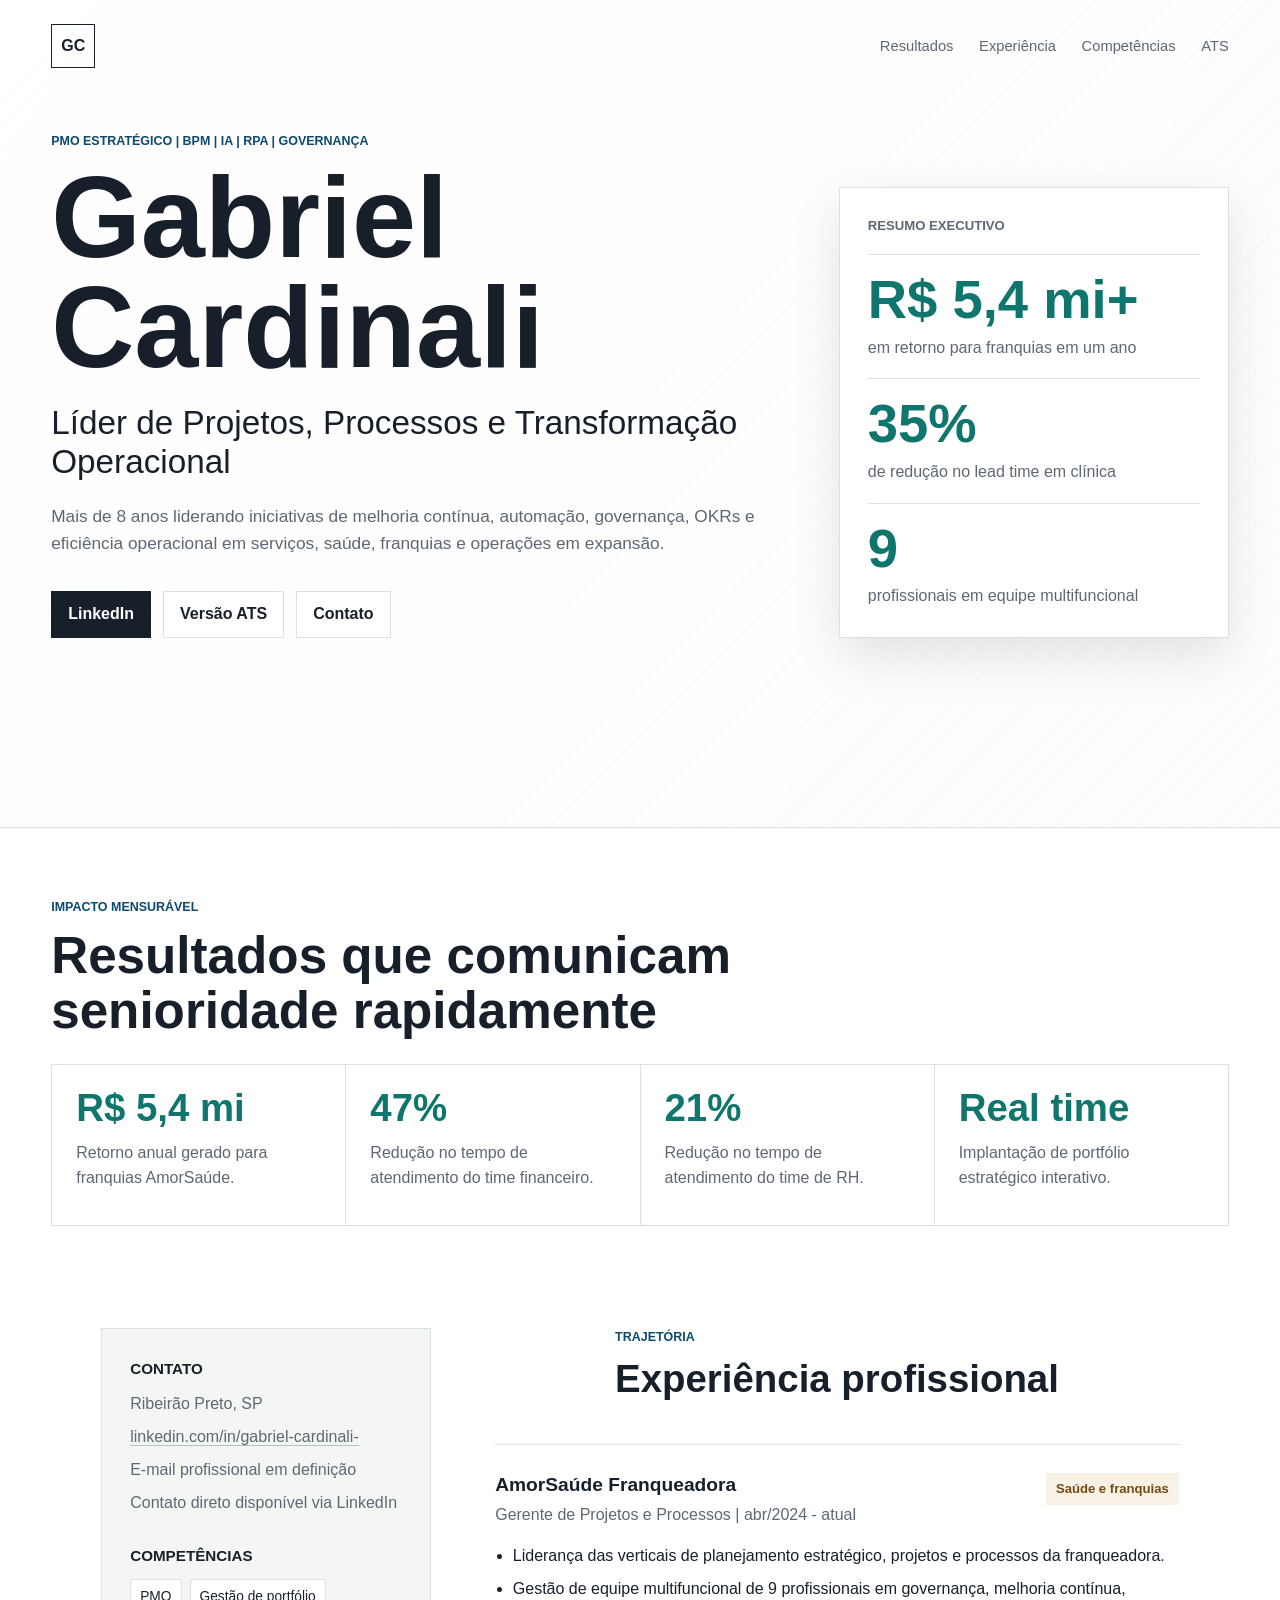
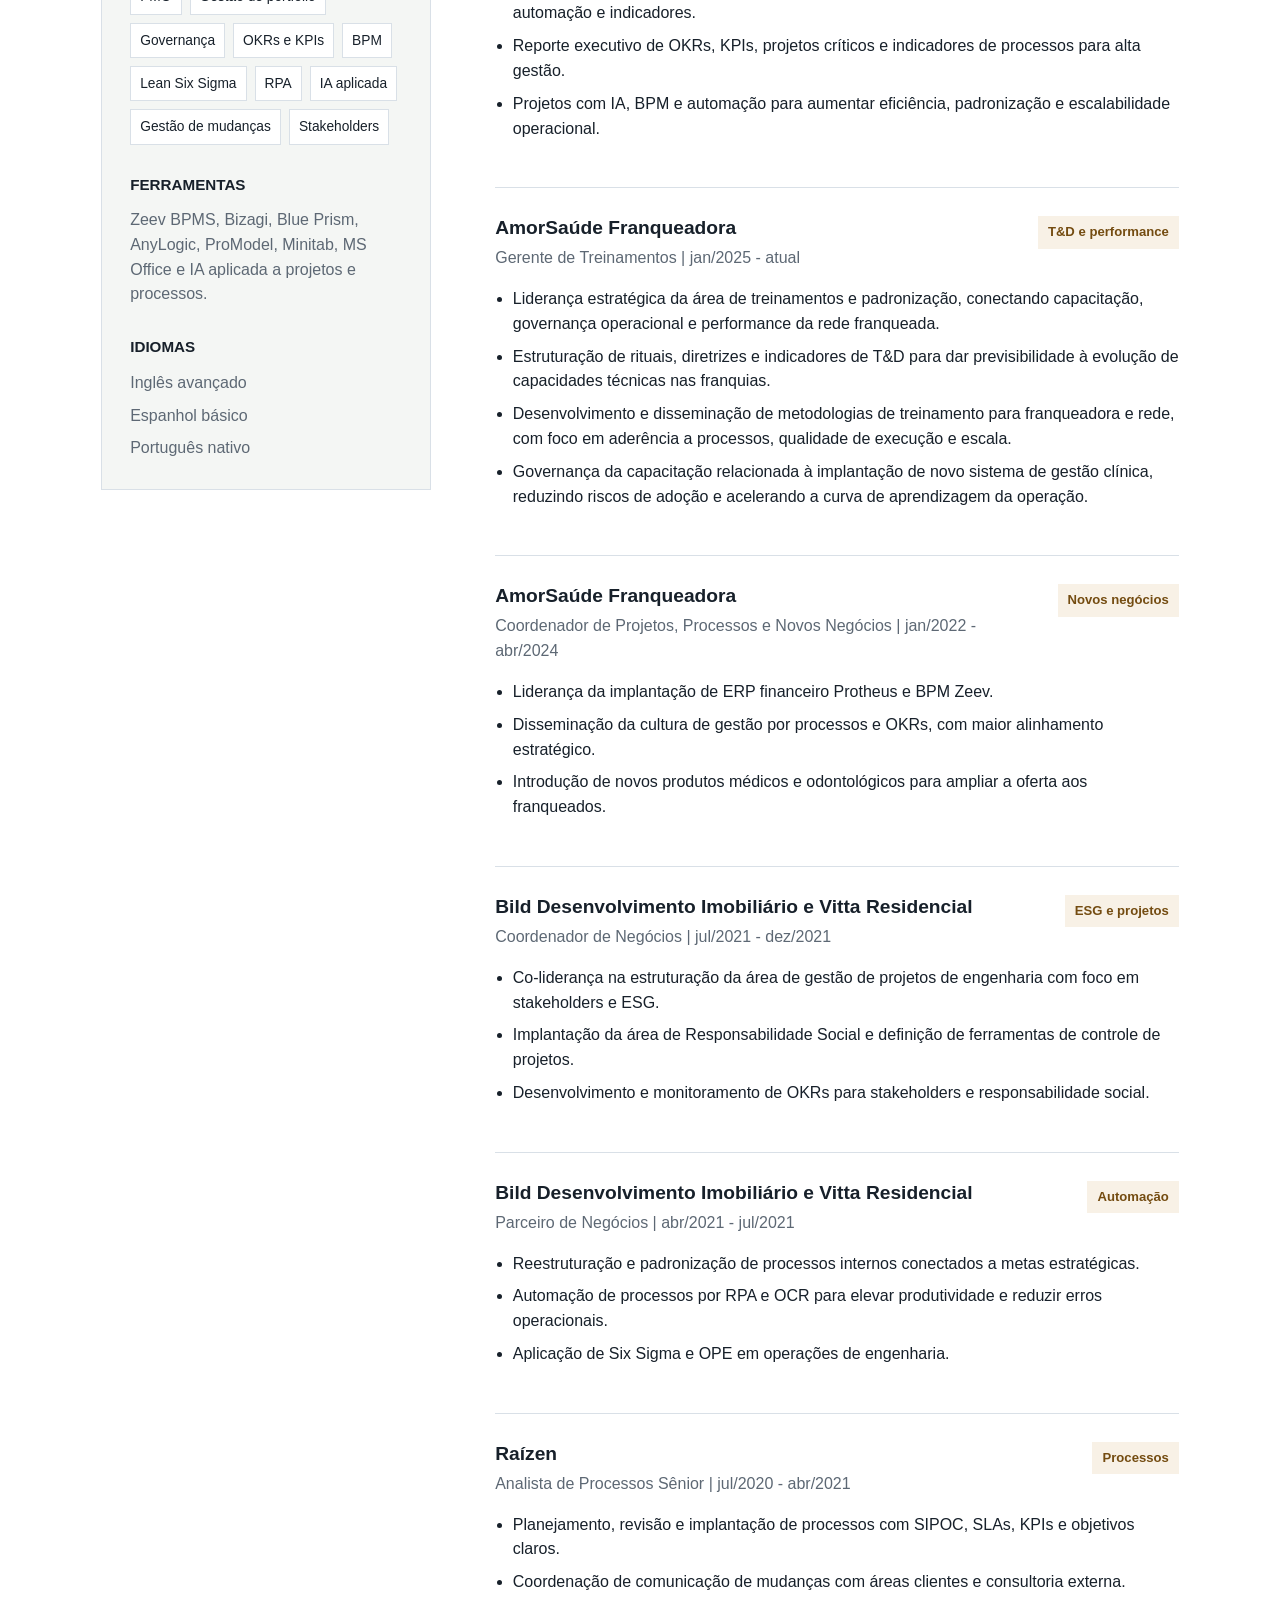
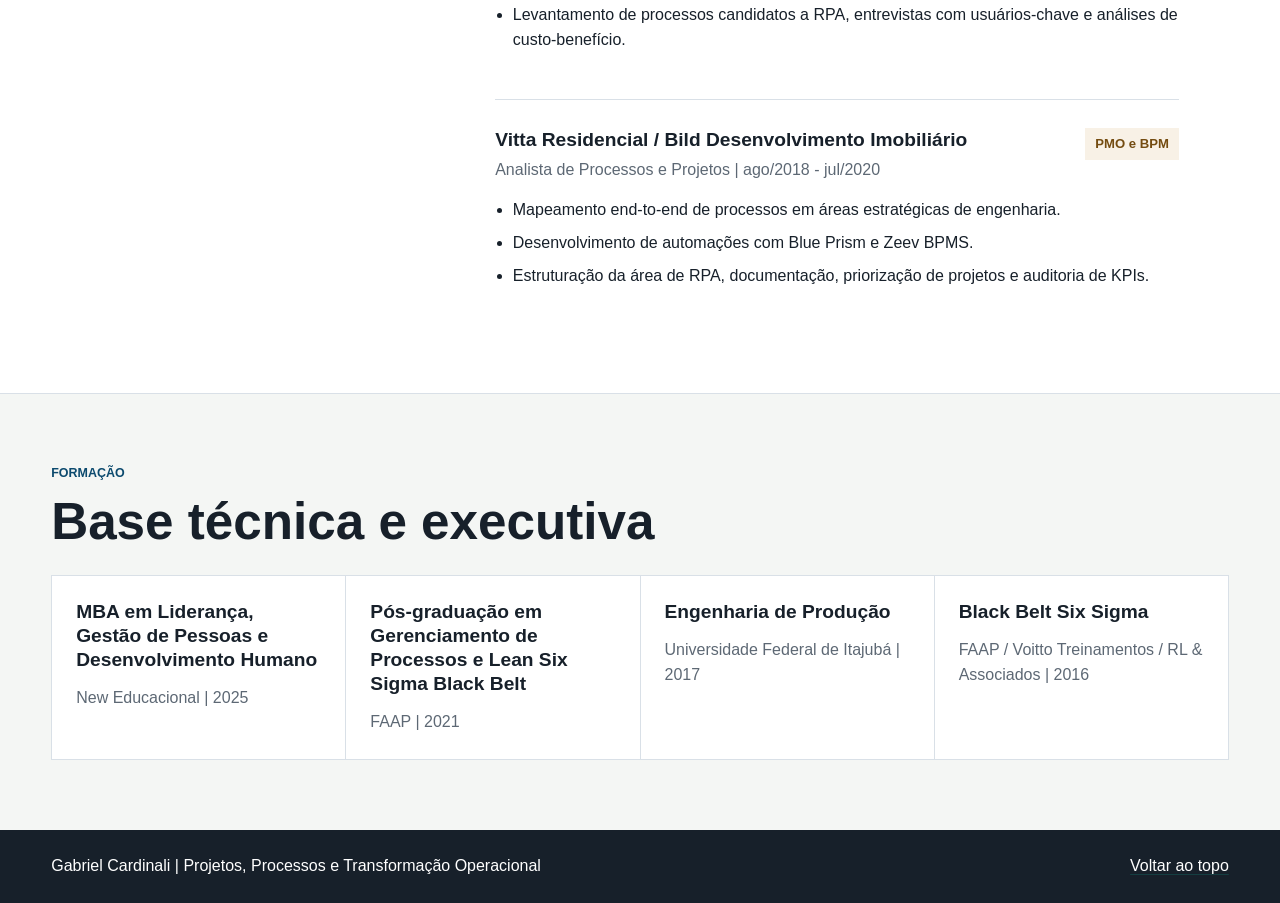
==== commit bb49d35b: "Add files via upload" ====
--- a/index.html
+++ b/index.html
@@ -128,7 +128,7 @@
             <h2>Ferramentas</h2>
             <p>
               Zeev BPMS, Bizagi, Blue Prism, AnyLogic, ProModel, Minitab,
-              MS Office e automação aplicada a projetos e processos.
+              MS Office e IA aplicada a projetos e processos.
             </p>
           </section>
 
